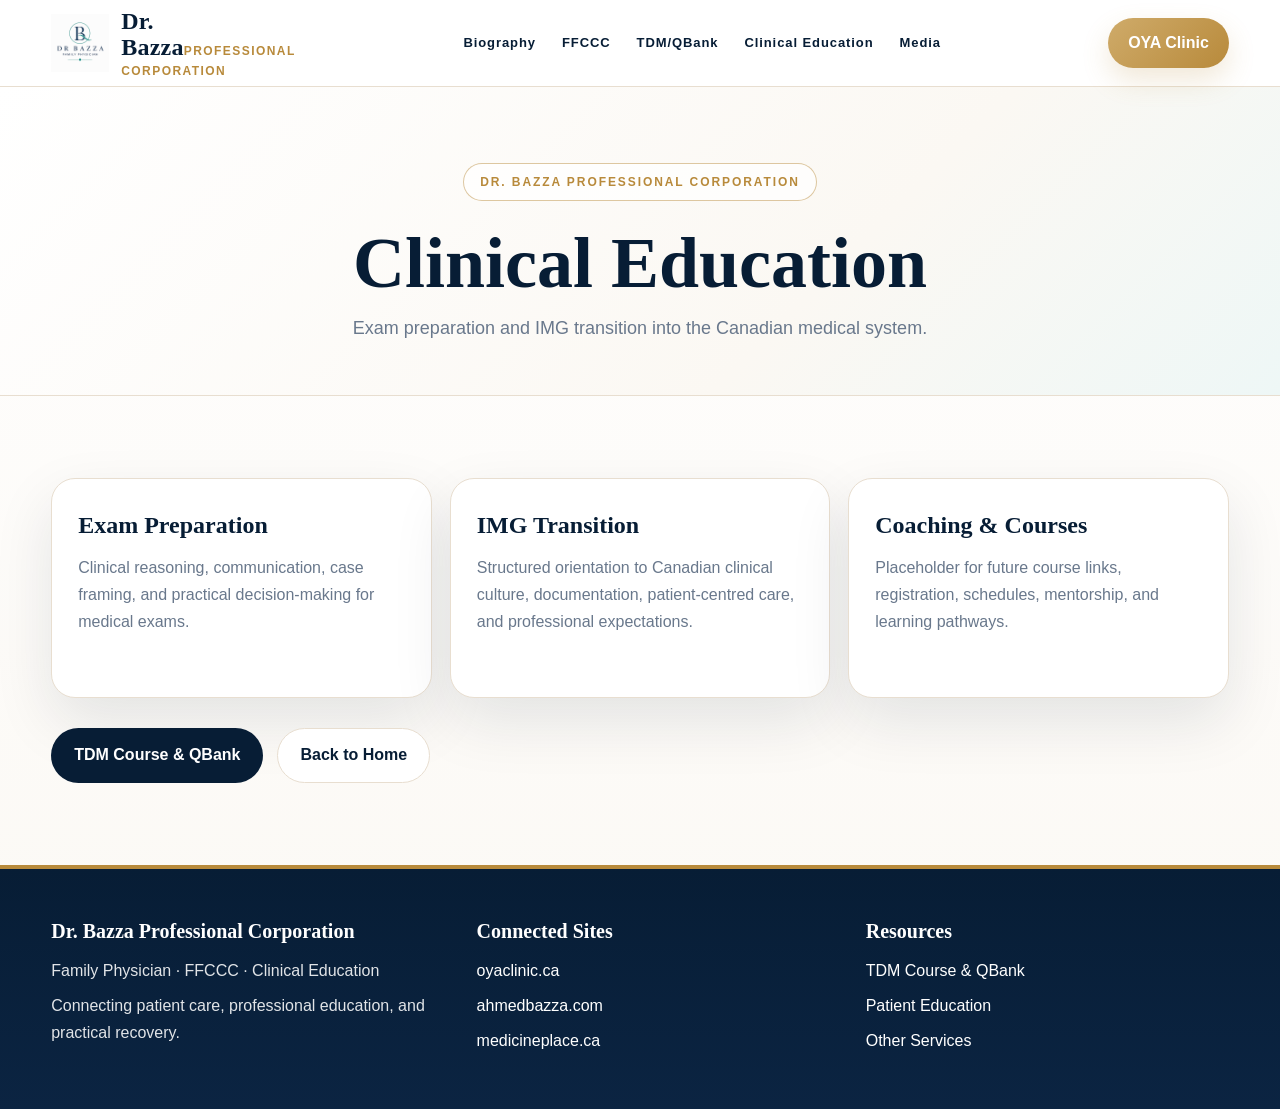
==== clinical-education.html @ 0aa99bf9 "Add files via upload" ====
<!DOCTYPE html>
<html lang="en">
<head>
  <meta charset="UTF-8">
  <meta name="viewport" content="width=device-width, initial-scale=1.0">
  <title>Clinical Education | Dr. Bazza</title>
  <meta name="description" content="Exam preparation and IMG transition into the Canadian medical system.">
  <link rel="stylesheet" href="styles.css">
  <link rel="icon" href="favicon.png">
</head>
<body>
  <header class="site-header">
    <div class="container header-row">
      <a class="brand" href="index.html" aria-label="Dr. Bazza home">
        <img src="favicon.png" alt="" class="brand-mark">
        <span class="brand-text"><span class="brand-name">Dr. Bazza</span><span class="brand-sub">Professional Corporation</span></span>
      </a>
      <nav class="nav" aria-label="Main navigation">
        <a href="index.html#bio">Biography</a>
        <a href="index.html#ffccc">FFCCC</a>
        <a href="tdm-course-qbank.html">TDM/QBank</a>
        <a href="clinical-education.html" class="active">Clinical Education</a>
        <a href="media-avatar.html">Media</a>
      </nav>
      <a class="header-cta" href="https://oyaclinic.ca">OYA Clinic</a>
    </div>
  </header>
  <main>
    <section class="page-hero">
      <div class="container">
        <div class="kicker">Dr. Bazza Professional Corporation</div>
        <h1>Clinical Education</h1>
        <p>Exam preparation and IMG transition into the Canadian medical system.</p>
      </div>
    </section>
    <section class="section">
  <div class="container">
    <div class="placeholder-grid">
      <article class="placeholder-card"><h3>Exam Preparation</h3><p>Clinical reasoning, communication, case framing, and practical decision-making for medical exams.</p></article>
      <article class="placeholder-card"><h3>IMG Transition</h3><p>Structured orientation to Canadian clinical culture, documentation, patient-centred care, and professional expectations.</p></article>
      <article class="placeholder-card"><h3>Coaching & Courses</h3><p>Placeholder for future course links, registration, schedules, mentorship, and learning pathways.</p></article>
    </div>
    <div class="button-row">
      <a class="btn btn-primary" href="tdm-course-qbank.html">TDM Course & QBank</a>
      <a class="btn btn-outline" href="index.html">Back to Home</a>
    </div>
  </div>
</section>
  </main>
  <footer class="footer">
    <div class="container footer-grid">
      <div>
        <h4>Dr. Bazza Professional Corporation</h4>
        <p>Family Physician · FFCCC · Clinical Education</p>
        <p>Connecting patient care, professional education, and practical recovery.</p>
      </div>
      <div>
        <h4>Connected Sites</h4>
        <p><a href="https://oyaclinic.ca">oyaclinic.ca</a></p>
        <p><a href="https://ahmedbazza.com">ahmedbazza.com</a></p>
        <p><a href="https://medicineplace.ca">medicineplace.ca</a></p>
      </div>
      <div>
        <h4>Resources</h4>
        <p><a href="tdm-course-qbank.html">TDM Course & QBank</a></p>
        <p><a href="patient-education.html">Patient Education</a></p>
        <p><a href="other-services.html">Other Services</a></p>
      </div>
    </div>
  </footer>
</body>
</html>
---- styles.css ----
:root{
  --navy:#071d35;
  --navy2:#0b2a4b;
  --teal:#1aa7a4;
  --gold:#b88a3b;
  --gold2:#cfab6a;
  --cream:#fbf8f3;
  --soft:#f7f1e8;
  --white:#ffffff;
  --text:#18314a;
  --muted:#69788c;
  --line:#e8ded0;
  --shadow:0 24px 60px rgba(7,29,53,.10);
}
*{box-sizing:border-box}
html{scroll-behavior:smooth}
body{
  margin:0;
  background:linear-gradient(180deg,#ffffff 0%,var(--cream) 100%);
  color:var(--text);
  font-family:-apple-system,BlinkMacSystemFont,"Segoe UI",Roboto,Arial,sans-serif;
  line-height:1.68;
}
a{text-decoration:none;color:inherit}
img{max-width:100%;display:block;height:auto}
.container{width:min(1180px,92%);margin:auto}
.serif{font-family:Georgia,"Times New Roman",serif}
.skip-link{position:absolute;left:-999px;top:auto}
.skip-link:focus{left:16px;top:16px;z-index:9999;background:#fff;color:var(--navy);padding:10px 12px;border-radius:10px}

/* Header */
.site-header{
  position:sticky;top:0;z-index:30;
  background:rgba(255,255,255,.93);
  backdrop-filter:blur(14px);
  border-bottom:1px solid var(--line);
}
.header-row{
  min-height:86px;
  display:grid;
  grid-template-columns:245px 1fr auto;
  align-items:center;
  gap:24px;
}
.brand{display:flex;align-items:center;gap:12px;color:var(--navy)}
.brand-mark{width:58px;height:58px;object-fit:contain}
.brand-text{line-height:1.1}
.brand-name{font-family:Georgia,"Times New Roman",serif;font-size:24px;font-weight:700;letter-spacing:.01em}
.brand-sub{font-size:12px;color:var(--gold);font-weight:900;letter-spacing:.12em;text-transform:uppercase}
.nav{display:flex;justify-content:center;gap:26px;flex-wrap:wrap;font-size:13px;letter-spacing:.07em;font-weight:850;color:var(--navy)}
.nav a{position:relative;padding:8px 0}
.nav a:hover{color:var(--gold)}
.nav a:hover:after{content:"";position:absolute;left:18%;right:18%;bottom:-5px;height:2px;background:var(--gold)}
.header-cta{display:inline-flex;align-items:center;justify-content:center;min-height:46px;padding:12px 20px;border-radius:999px;background:linear-gradient(135deg,var(--gold2),var(--gold));color:#fff;font-weight:850;white-space:nowrap;box-shadow:0 12px 28px rgba(184,138,59,.20)}

/* Hero */
.hero{
  padding:78px 0 64px;
  background:
    radial-gradient(circle at 14% 18%, rgba(184,138,59,.10), transparent 26%),
    radial-gradient(circle at 84% 18%, rgba(26,167,164,.08), transparent 28%),
    linear-gradient(135deg,#fff 0%,#fbf8f3 54%,#eef7f6 100%);
  border-bottom:1px solid var(--line);
}
.hero-grid{display:grid;grid-template-columns:1.12fr .88fr;gap:56px;align-items:center}
.kicker{display:inline-flex;margin-bottom:16px;padding:8px 16px;border:1px solid rgba(184,138,59,.48);border-radius:999px;background:rgba(255,255,255,.70);color:var(--gold);font-size:12px;font-weight:900;letter-spacing:.16em;text-transform:uppercase}
.hero h1{margin:0 0 18px;color:var(--navy);font-family:Georgia,"Times New Roman",serif;font-size:clamp(46px,7vw,86px);line-height:.98;letter-spacing:-.035em}
.hero h1 span{color:var(--gold)}
.hero-lead{max-width:720px;margin:0;color:#314761;font-size:21px}
.hero-panel{position:relative;background:rgba(255,255,255,.78);border:1px solid var(--line);border-radius:34px;box-shadow:var(--shadow);padding:24px}
.profile-photo{width:100%;max-width:360px;aspect-ratio:4/5;object-fit:cover;border-radius:30px;border:1px solid var(--line);box-shadow:0 26px 60px rgba(7,29,53,.14);margin:auto}
.logo-chip{position:absolute;left:24px;bottom:24px;width:104px;height:104px;border-radius:28px;background:rgba(255,255,255,.92);border:1px solid var(--line);padding:10px;box-shadow:0 18px 34px rgba(7,29,53,.12)}
.button-row{display:flex;gap:14px;flex-wrap:wrap;margin-top:30px}
.btn{display:inline-flex;align-items:center;justify-content:center;min-height:50px;padding:13px 22px;border-radius:999px;border:1px solid transparent;font-weight:850;transition:.18s ease;cursor:pointer}
.btn:hover{transform:translateY(-1px)}
.btn-primary{background:var(--navy);color:#fff}
.btn-gold{background:var(--gold);color:#fff}
.btn-teal{background:var(--teal);color:#fff}
.btn-outline{background:#fff;color:var(--navy);border-color:var(--line)}
.btn-small{min-height:42px;padding:10px 16px;font-size:14px}

/* Ecosystem */
.ecosystem{position:relative;z-index:4;margin-top:-34px}
.ecosystem-grid{display:grid;grid-template-columns:repeat(4,1fr);background:#fff;border:1px solid var(--line);border-radius:26px;box-shadow:var(--shadow);overflow:hidden}
.ecosystem-card{padding:26px 22px;border-right:1px solid var(--line);min-height:210px;display:flex;flex-direction:column}
.ecosystem-card:last-child{border-right:0}
.ecosystem-card h3{margin:0 0 10px;font-family:Georgia,"Times New Roman",serif;color:var(--navy);font-size:24px;line-height:1.15}
.ecosystem-card p{margin:0 0 16px;color:var(--muted);font-size:15px}
.ecosystem-card .btn{margin-top:auto;align-self:flex-start}

/* Sections */
.section{padding:82px 0}
.section.alt{background:#fff;border-top:1px solid var(--line);border-bottom:1px solid var(--line)}
.section-title{max-width:850px;margin:0 auto 38px;text-align:center}
.section-title h2{margin:0 0 12px;color:var(--navy);font-family:Georgia,"Times New Roman",serif;font-size:clamp(34px,4vw,52px);line-height:1.1}
.section-title p{margin:0;color:var(--muted);font-size:18px}
.bio-grid{display:grid;grid-template-columns:.85fr 1.15fr;gap:30px;align-items:start}
.panel{background:#fff;border:1px solid var(--line);border-radius:28px;box-shadow:var(--shadow);padding:32px}
.panel h3{margin:0 0 12px;color:var(--navy);font-family:Georgia,"Times New Roman",serif;font-size:30px}
.signature-card{text-align:center}
.signature-card .logo{width:260px;margin:0 auto 18px}
.meta-list{display:grid;gap:10px;text-align:left;margin-top:18px}
.meta-item{padding:14px 16px;border:1px solid var(--line);border-radius:16px;background:#fcfaf7}
.bio-text p{margin:0 0 16px}
.focus-grid{display:grid;grid-template-columns:repeat(4,1fr);gap:18px}
.focus-card{background:#fff;border:1px solid var(--line);border-radius:24px;padding:24px;box-shadow:var(--shadow)}
.focus-card h3{margin:0 0 8px;color:var(--navy);font-family:Georgia,"Times New Roman",serif;font-size:22px}
.focus-card p{margin:0;color:var(--muted)}
.education-ad{background:linear-gradient(135deg,var(--navy),var(--navy2));color:#fff;border-radius:34px;padding:42px;box-shadow:var(--shadow);display:grid;grid-template-columns:1.05fr .95fr;gap:34px;align-items:center}
.education-ad h2{font-family:Georgia,"Times New Roman",serif;font-size:clamp(34px,4vw,58px);line-height:1.05;margin:0 0 12px}
.education-ad p{color:rgba(255,255,255,.86);font-size:18px}
.ad-list{display:grid;gap:12px}
.ad-item{padding:16px 18px;background:rgba(255,255,255,.09);border:1px solid rgba(255,255,255,.16);border-radius:18px}
.link-grid,.placeholder-grid{display:grid;grid-template-columns:repeat(3,1fr);gap:18px}
.link-card,.placeholder-card{background:#fff;border:1px solid var(--line);border-radius:24px;box-shadow:var(--shadow);padding:26px;display:flex;flex-direction:column;min-height:220px}
.link-card h3,.placeholder-card h3{margin:0 0 10px;color:var(--navy);font-family:Georgia,"Times New Roman",serif;font-size:24px}
.link-card p,.placeholder-card p{margin:0 0 18px;color:var(--muted)}
.link-card .btn{margin-top:auto;align-self:flex-start}
.notice{border-left:5px solid var(--gold);background:#fff8ee;padding:18px 20px;border-radius:16px}
.page-hero{padding:76px 0 52px;text-align:center;background:linear-gradient(135deg,#fff 0%,#fbf8f3 64%,#eef7f6 100%);border-bottom:1px solid var(--line)}
.page-hero h1{font-family:Georgia,"Times New Roman",serif;color:var(--navy);font-size:clamp(42px,6vw,72px);line-height:1.02;margin:10px 0 12px}
.page-hero p{max-width:820px;margin:0 auto;color:var(--muted);font-size:18px}

/* Footer */
.footer{background:linear-gradient(180deg,var(--navy),#0b2442);color:#fff;padding:46px 0;border-top:4px solid var(--gold)}
.footer-grid{display:grid;grid-template-columns:1.1fr 1fr 1fr;gap:26px}
.footer a{color:#fff}
.footer h4{margin:0 0 10px;font-family:Georgia,"Times New Roman",serif;font-size:20px}
.footer p{margin:0 0 8px;color:rgba(255,255,255,.88)}

/* Mobile */
@media (max-width:1040px){
  .header-row{grid-template-columns:1fr;justify-items:center;padding:16px 0}
  .nav{gap:18px}
  .hero-grid,.bio-grid,.education-ad,.footer-grid{grid-template-columns:1fr}
  .hero{text-align:center}
  .hero-lead{margin:auto}
  .button-row{justify-content:center}
  .ecosystem-grid,.focus-grid,.link-grid,.placeholder-grid{grid-template-columns:1fr}
  .ecosystem-card{border-right:0;border-bottom:1px solid var(--line)}
  .ecosystem-card:last-child{border-bottom:0}
  .ecosystem-card .btn,.link-card .btn{width:100%}
}
@media (max-width:520px){
  .brand{flex-direction:column;text-align:center}
  .nav{display:grid;grid-template-columns:repeat(2,auto)}
  .hero h1{font-size:44px}
  .profile-photo{max-width:300px}
  .logo-chip{width:88px;height:88px}
  .section{padding:56px 0}
  .panel,.education-ad{padding:24px 20px;border-radius:24px}
}
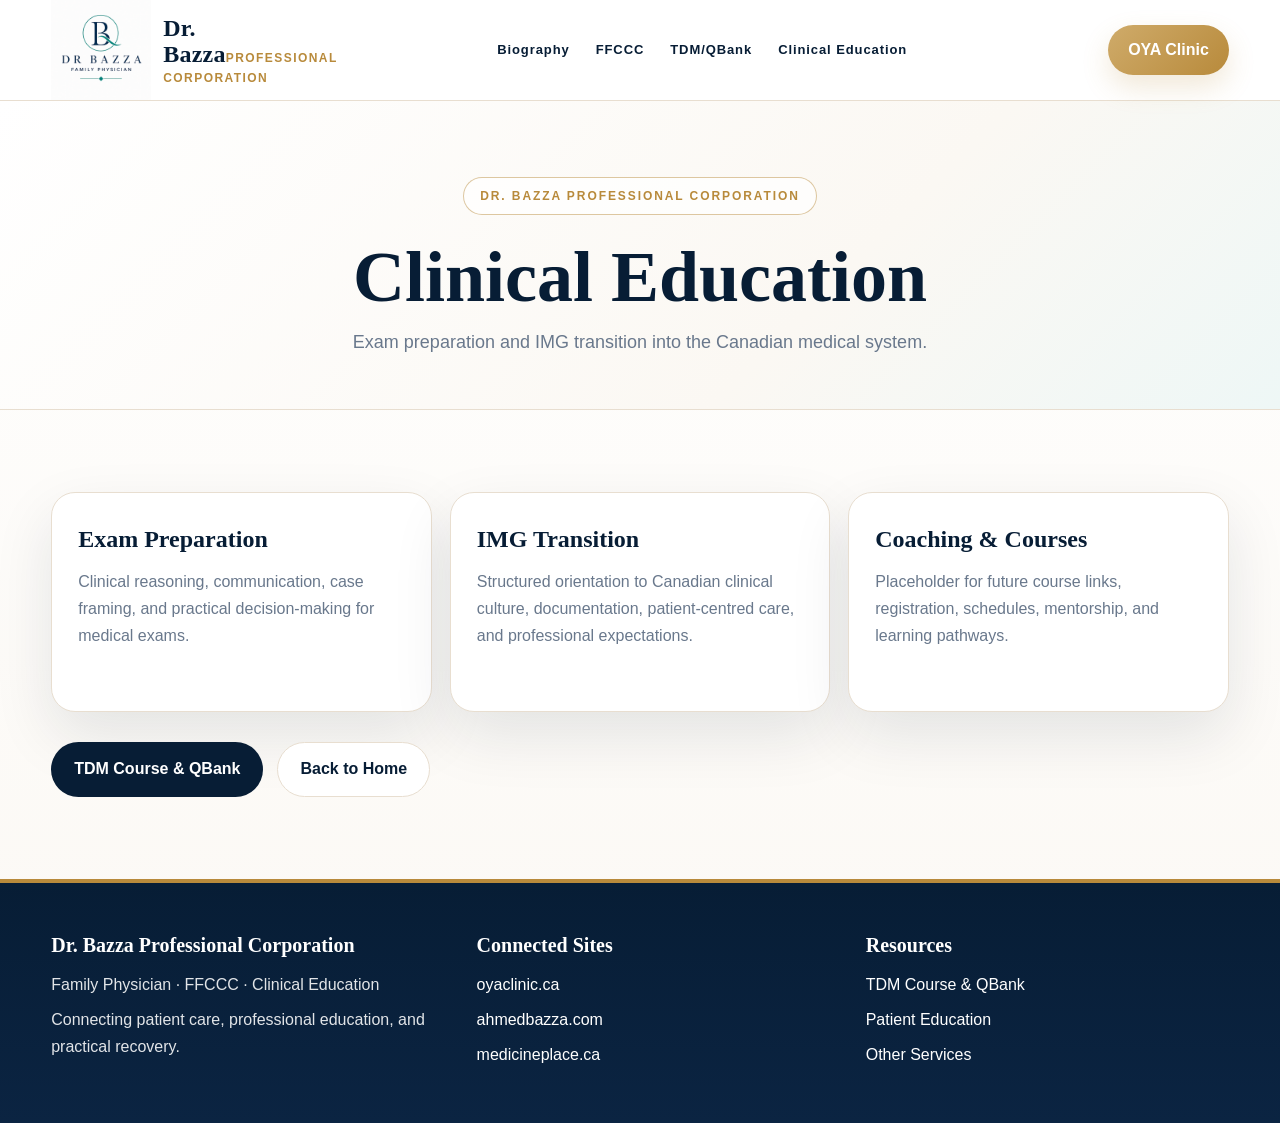
==== commit 4732e048: "Remove Media link from navigation" ====
--- a/clinical-education.html
+++ b/clinical-education.html
@@ -20,7 +20,7 @@
         <a href="index.html#ffccc">FFCCC</a>
         <a href="tdm-course-qbank.html">TDM/QBank</a>
         <a href="clinical-education.html" class="active">Clinical Education</a>
-        <a href="media-avatar.html">Media</a>
+        
       </nav>
       <a class="header-cta" href="https://oyaclinic.ca">OYA Clinic</a>
     </div>
@@ -69,4 +69,4 @@
     </div>
   </footer>
 </body>
-</html>+</html>
--- a/styles.css
+++ b/styles.css
@@ -44,7 +44,7 @@
   gap:24px;
 }
 .brand{display:flex;align-items:center;gap:12px;color:var(--navy)}
-.brand-mark{width:58px;height:58px;object-fit:contain}
+.brand-mark{width:100px;height:100px;object-fit:contain}
 .brand-text{line-height:1.1}
 .brand-name{font-family:Georgia,"Times New Roman",serif;font-size:24px;font-weight:700;letter-spacing:.01em}
 .brand-sub{font-size:12px;color:var(--gold);font-weight:900;letter-spacing:.12em;text-transform:uppercase}
